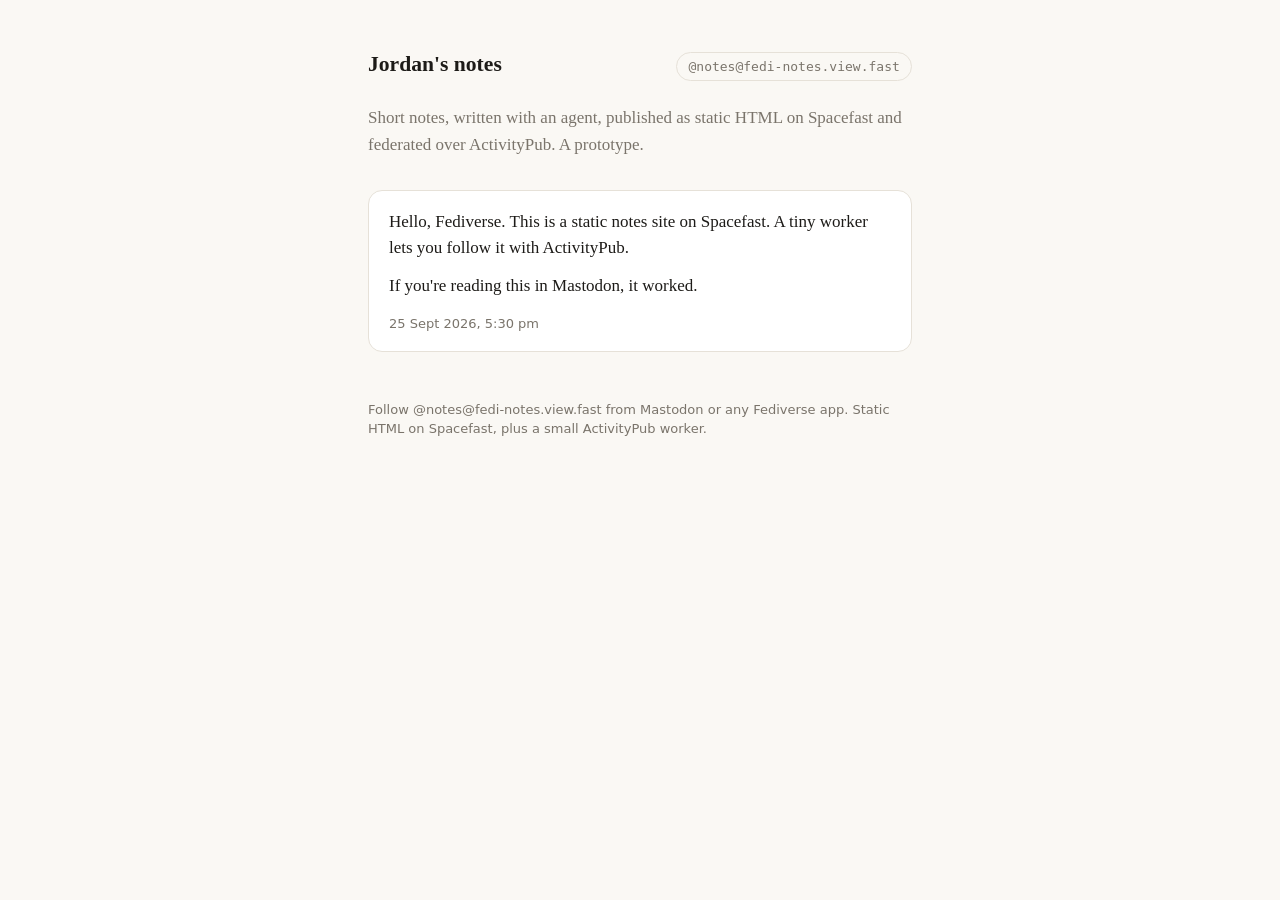
==== index.html @ ee0f2db1 "Static notes + ActivityPub worker prototype Co-Authored-By: Claude Opus 5.5 <noreply@anthropic.com>" ====
<!doctype html>
<html lang="en">
<head>
<meta charset="utf-8">
<meta name="viewport" content="width=device-width, initial-scale=1">
<title>Jordan's notes</title>
<link rel="alternate" type="application/activity+json" href="https://fedi-notes.view.fast/ap/actor">
<link rel="stylesheet" href="/style.css">
</head>
<body>
<header class="me">
  <a class="name" href="/">Jordan's notes</a>
  <button class="handle" type="button" title="Copy handle" data-copy="@notes@fedi-notes.view.fast">@notes@fedi-notes.view.fast</button>
</header>
<main>
<p class="summary">Short notes, written with an agent, published as static HTML on Spacefast and federated over ActivityPub. A prototype.</p>
<article class="note">
  <div class="body"><p>Hello, Fediverse. This is a static notes site on Spacefast. A tiny worker lets you follow it with ActivityPub.</p><p>If you're reading this in Mastodon, it worked.</p></div>
  <a class="meta" href="/notes/2026-09-25-hello-fediverse/"><time datetime="2026-09-25T07:30:00.000Z">25 Sept 2026, 5:30 pm</time></a>
</article>
</main>
<footer>Follow @notes@fedi-notes.view.fast from Mastodon or any Fediverse app. Static HTML on Spacefast, plus a small ActivityPub worker.</footer>
<script>
document.querySelectorAll("[data-copy]").forEach((b) => b.onclick = async () => {
  try { await navigator.clipboard.writeText(b.dataset.copy); b.classList.add("copied"); setTimeout(() => b.classList.remove("copied"), 1200); } catch {}
});
</script>
</body>
</html>
---- style.css ----
:root {
  --bg: #faf8f4;
  --fg: #1d1b18;
  --muted: #7a746b;
  --line: #e6e1d8;
  --card: #ffffff;
  --accent: #6246ea;
  color-scheme: light dark;
}
@media (prefers-color-scheme: dark) {
  :root {
    --bg: #151412;
    --fg: #ece8e1;
    --muted: #9a9387;
    --line: #2c2a26;
    --card: #1c1b18;
    --accent: #a594ff;
  }
}
* { box-sizing: border-box; }
body {
  margin: 0;
  background: var(--bg);
  color: var(--fg);
  font: 17px/1.55 ui-serif, Georgia, "Iowan Old Style", serif;
}
.me, main, footer { max-width: 36rem; margin: 0 auto; padding: 0 16px; }
.me {
  display: flex; flex-wrap: wrap; gap: .5rem 1rem; align-items: baseline; justify-content: space-between;
  padding-top: 3rem; padding-bottom: 1.5rem;
}
.name { font-size: 1.35rem; font-weight: 600; color: inherit; text-decoration: none; }
.handle {
  font: 13px/1 ui-monospace, "SF Mono", Menlo, monospace; color: var(--muted);
  background: none; border: 1px solid var(--line); border-radius: 999px; padding: .45rem .7rem; cursor: pointer;
}
.handle:hover { color: var(--accent); border-color: var(--accent); }
.handle.copied::after { content: " ✓ copied"; color: var(--accent); }
.summary { color: var(--muted); margin: 0 0 2rem; }
.note {
  background: var(--card); border: 1px solid var(--line); border-radius: 14px;
  padding: 1.1rem 1.25rem .9rem; margin-bottom: 1rem;
}
.note .body p { margin: 0 0 .7rem; overflow-wrap: anywhere; }
.meta { font: 13px ui-sans-serif, system-ui, sans-serif; color: var(--muted); text-decoration: none; }
.meta:hover { color: var(--accent); }
a { color: var(--accent); }
code { font: .88em ui-monospace, Menlo, monospace; background: var(--line); padding: .1em .3em; border-radius: 4px; }
.reactions { font: 14px/1.5 ui-sans-serif, system-ui, sans-serif; }
.counts { color: var(--muted); }
.replies { list-style: none; padding: 0; }
.replies li { border-left: 2px solid var(--line); padding: .2rem 0 .2rem .9rem; margin-bottom: .8rem; }
.replies p { margin: .2rem 0 0; }
footer { color: var(--muted); font: 13px/1.5 ui-sans-serif, system-ui, sans-serif; padding-top: 2rem; padding-bottom: 3rem; }
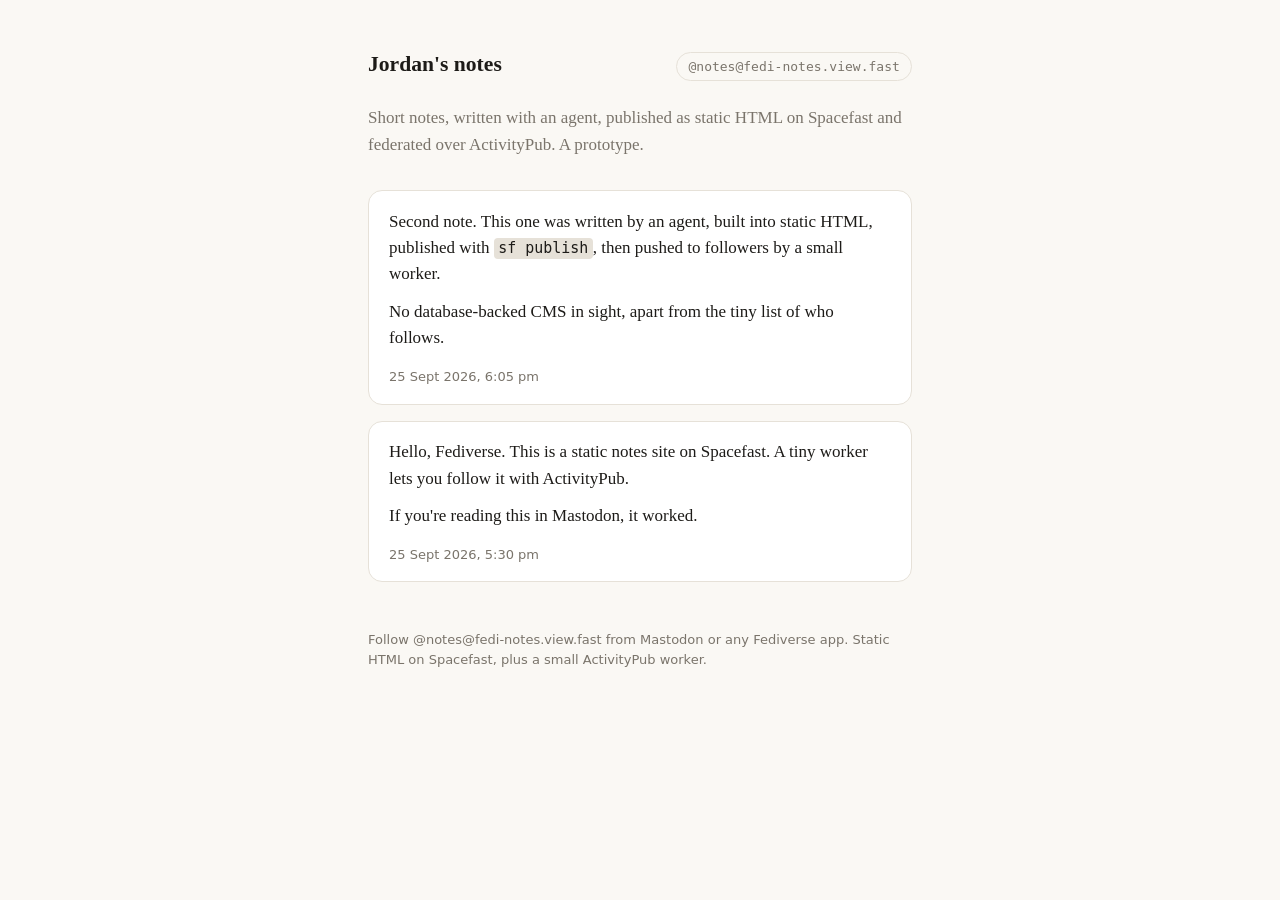
==== commit 2b10003e: "Second note Co-Authored-By: Claude Opus 5.5 <noreply@anthropic.com>" ====
--- a/index.html
+++ b/index.html
@@ -15,6 +15,10 @@
 <main>
 <p class="summary">Short notes, written with an agent, published as static HTML on Spacefast and federated over ActivityPub. A prototype.</p>
 <article class="note">
+  <div class="body"><p>Second note. This one was written by an agent, built into static HTML, published with <code>sf publish</code>, then pushed to followers by a small worker.</p><p>No database-backed CMS in sight, apart from the tiny list of who follows.</p></div>
+  <a class="meta" href="/notes/2026-09-25-second-note/"><time datetime="2026-09-25T08:05:00.000Z">25 Sept 2026, 6:05 pm</time></a>
+</article>
+<article class="note">
   <div class="body"><p>Hello, Fediverse. This is a static notes site on Spacefast. A tiny worker lets you follow it with ActivityPub.</p><p>If you're reading this in Mastodon, it worked.</p></div>
   <a class="meta" href="/notes/2026-09-25-hello-fediverse/"><time datetime="2026-09-25T07:30:00.000Z">25 Sept 2026, 5:30 pm</time></a>
 </article>
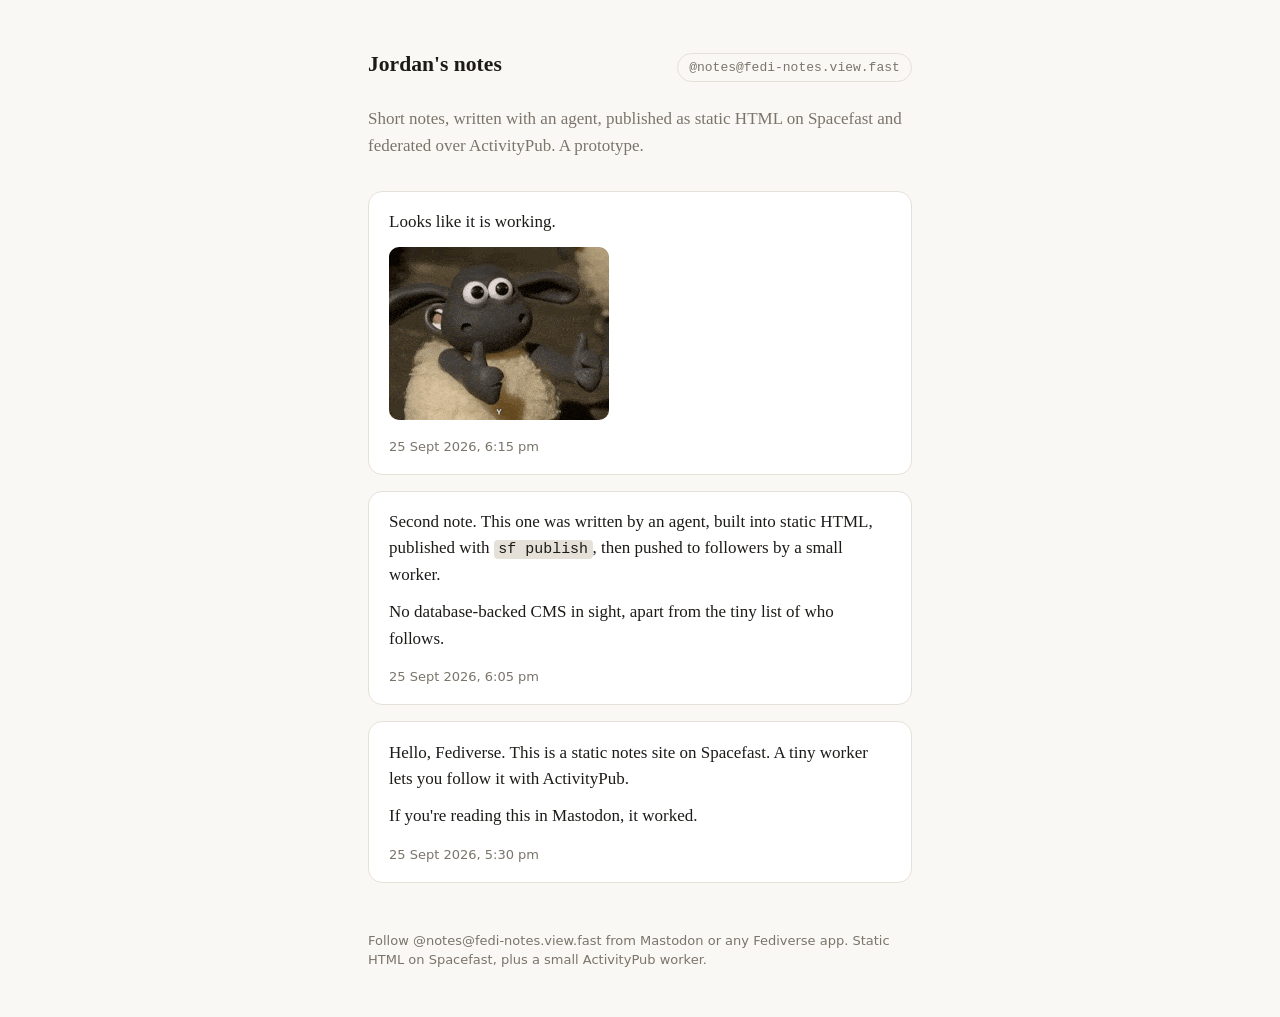
==== commit 3e17b0c3: "Image attachments; gif note Co-Authored-By: Claude Opus 5.5 <noreply@anthropic.com>" ====
--- a/index.html
+++ b/index.html
@@ -15,11 +15,18 @@
 <main>
 <p class="summary">Short notes, written with an agent, published as static HTML on Spacefast and federated over ActivityPub. A prototype.</p>
 <article class="note">
+  <div class="body"><p>Looks like it is working.</p></div>
+  <img class="media" src="/media/timmy-it-works.gif" alt="Timmy the lamb from Shaun the Sheep, wide-eyed and slowly looking around." loading="lazy">
+  <a class="meta" href="/notes/2026-09-25-looks-like-it-is-working/"><time datetime="2026-09-25T08:15:00.000Z">25 Sept 2026, 6:15 pm</time></a>
+</article>
+<article class="note">
   <div class="body"><p>Second note. This one was written by an agent, built into static HTML, published with <code>sf publish</code>, then pushed to followers by a small worker.</p><p>No database-backed CMS in sight, apart from the tiny list of who follows.</p></div>
+  
   <a class="meta" href="/notes/2026-09-25-second-note/"><time datetime="2026-09-25T08:05:00.000Z">25 Sept 2026, 6:05 pm</time></a>
 </article>
 <article class="note">
   <div class="body"><p>Hello, Fediverse. This is a static notes site on Spacefast. A tiny worker lets you follow it with ActivityPub.</p><p>If you're reading this in Mastodon, it worked.</p></div>
+  
   <a class="meta" href="/notes/2026-09-25-hello-fediverse/"><time datetime="2026-09-25T07:30:00.000Z">25 Sept 2026, 5:30 pm</time></a>
 </article>
 </main>
--- a/style.css
+++ b/style.css
@@ -52,3 +52,4 @@
 .replies li { border-left: 2px solid var(--line); padding: .2rem 0 .2rem .9rem; margin-bottom: .8rem; }
 .replies p { margin: .2rem 0 0; }
 footer { color: var(--muted); font: 13px/1.5 ui-sans-serif, system-ui, sans-serif; padding-top: 2rem; padding-bottom: 3rem; }
+.media { display: block; max-width: 100%; height: auto; border-radius: 10px; margin: .2rem 0 .8rem; }
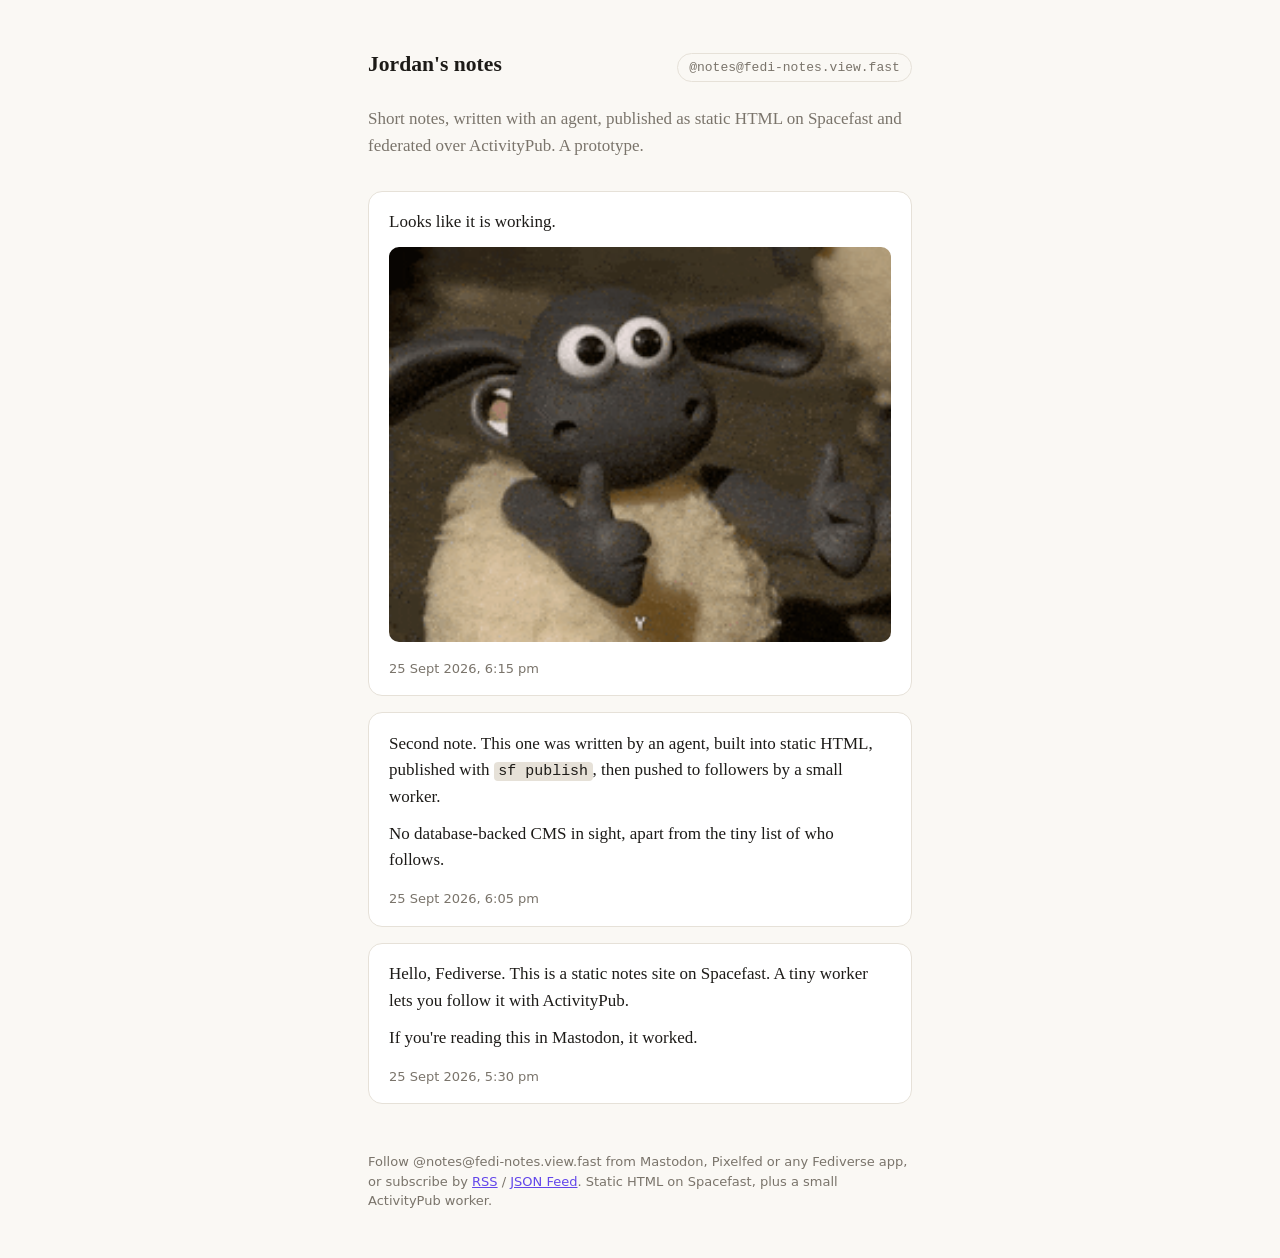
==== commit eb39b722: "Photo albums, hashtags, RSS + JSON Feed Co-Authored-By: Claude Opus 5.5 <noreply@anthropic.com>" ====
--- a/index.html
+++ b/index.html
@@ -5,6 +5,9 @@
 <meta name="viewport" content="width=device-width, initial-scale=1">
 <title>Jordan's notes</title>
 <link rel="alternate" type="application/activity+json" href="https://fedi-notes.view.fast/ap/actor">
+<link rel="alternate" type="application/rss+xml" title="Jordan's notes" href="https://fedi-notes.view.fast/feed.xml">
+<link rel="alternate" type="application/feed+json" title="Jordan's notes" href="https://fedi-notes.view.fast/feed.json">
+<meta name="fediverse:creator" content="notes@fedi-notes.view.fast">
 <link rel="stylesheet" href="/style.css">
 </head>
 <body>
@@ -16,7 +19,7 @@
 <p class="summary">Short notes, written with an agent, published as static HTML on Spacefast and federated over ActivityPub. A prototype.</p>
 <article class="note">
   <div class="body"><p>Looks like it is working.</p></div>
-  <img class="media" src="/media/timmy-it-works.gif" alt="Timmy the lamb from Shaun the Sheep, wide-eyed and slowly looking around." loading="lazy">
+  <div class="album" data-count="1"><img class="media" src="/media/timmy-it-works.gif" alt="Timmy the lamb from Shaun the Sheep, wide-eyed and slowly looking around." width="220" height="173" loading="lazy"></div>
   <a class="meta" href="/notes/2026-09-25-looks-like-it-is-working/"><time datetime="2026-09-25T08:15:00.000Z">25 Sept 2026, 6:15 pm</time></a>
 </article>
 <article class="note">
@@ -30,7 +33,7 @@
   <a class="meta" href="/notes/2026-09-25-hello-fediverse/"><time datetime="2026-09-25T07:30:00.000Z">25 Sept 2026, 5:30 pm</time></a>
 </article>
 </main>
-<footer>Follow @notes@fedi-notes.view.fast from Mastodon or any Fediverse app. Static HTML on Spacefast, plus a small ActivityPub worker.</footer>
+<footer>Follow @notes@fedi-notes.view.fast from Mastodon, Pixelfed or any Fediverse app, or subscribe by <a href="/feed.xml">RSS</a> / <a href="/feed.json">JSON Feed</a>. Static HTML on Spacefast, plus a small ActivityPub worker.</footer>
 <script>
 document.querySelectorAll("[data-copy]").forEach((b) => b.onclick = async () => {
   try { await navigator.clipboard.writeText(b.dataset.copy); b.classList.add("copied"); setTimeout(() => b.classList.remove("copied"), 1200); } catch {}
--- a/style.css
+++ b/style.css
@@ -53,3 +53,9 @@
 .replies p { margin: .2rem 0 0; }
 footer { color: var(--muted); font: 13px/1.5 ui-sans-serif, system-ui, sans-serif; padding-top: 2rem; padding-bottom: 3rem; }
 .media { display: block; max-width: 100%; height: auto; border-radius: 10px; margin: .2rem 0 .8rem; }
+.album { display: grid; gap: 4px; margin: .2rem 0 .8rem; border-radius: 10px; overflow: hidden; }
+.album[data-count="2"], .album[data-count="4"] { grid-template-columns: 1fr 1fr; }
+.album[data-count="3"] { grid-template-columns: 1fr 1fr; }
+.album[data-count="3"] .media:first-child { grid-column: 1 / -1; }
+.album .media { margin: 0; border-radius: 0; width: 100%; }
+.album:not([data-count="1"]) .media { aspect-ratio: 1; object-fit: cover; }
